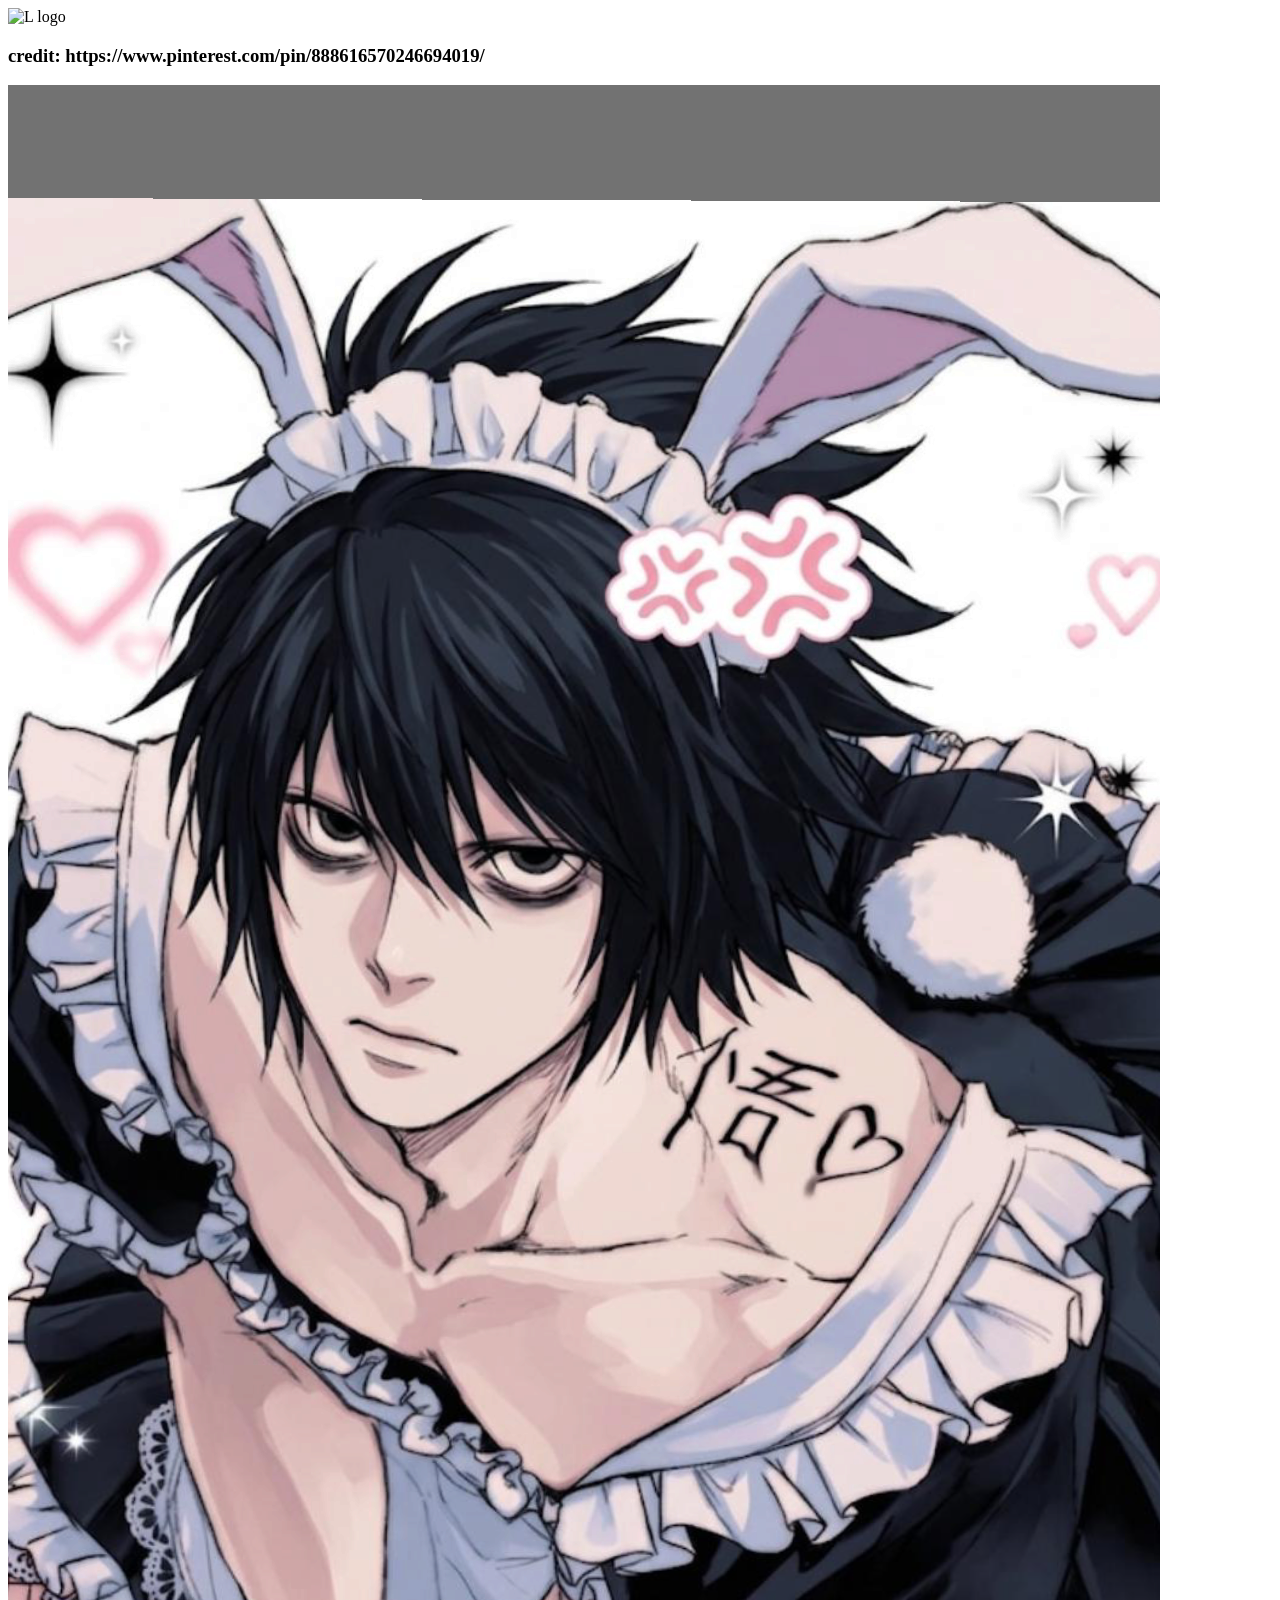
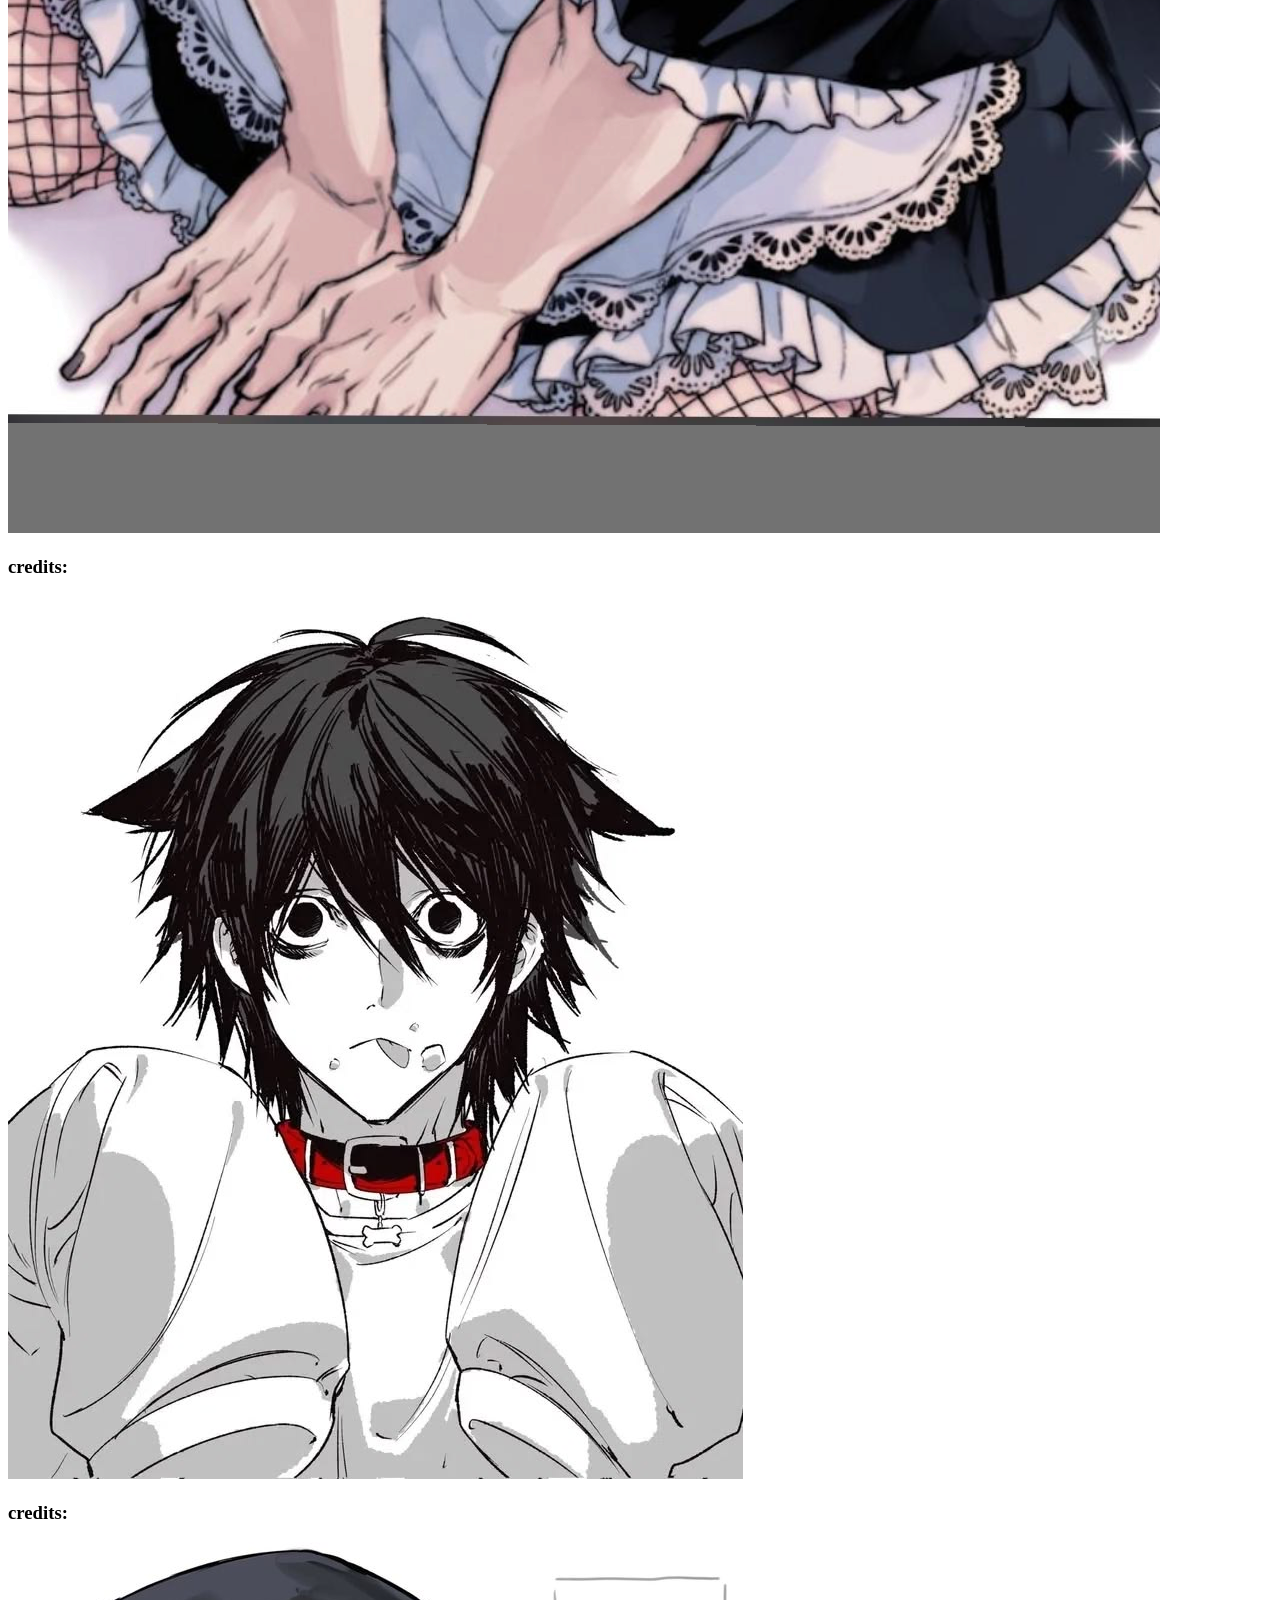
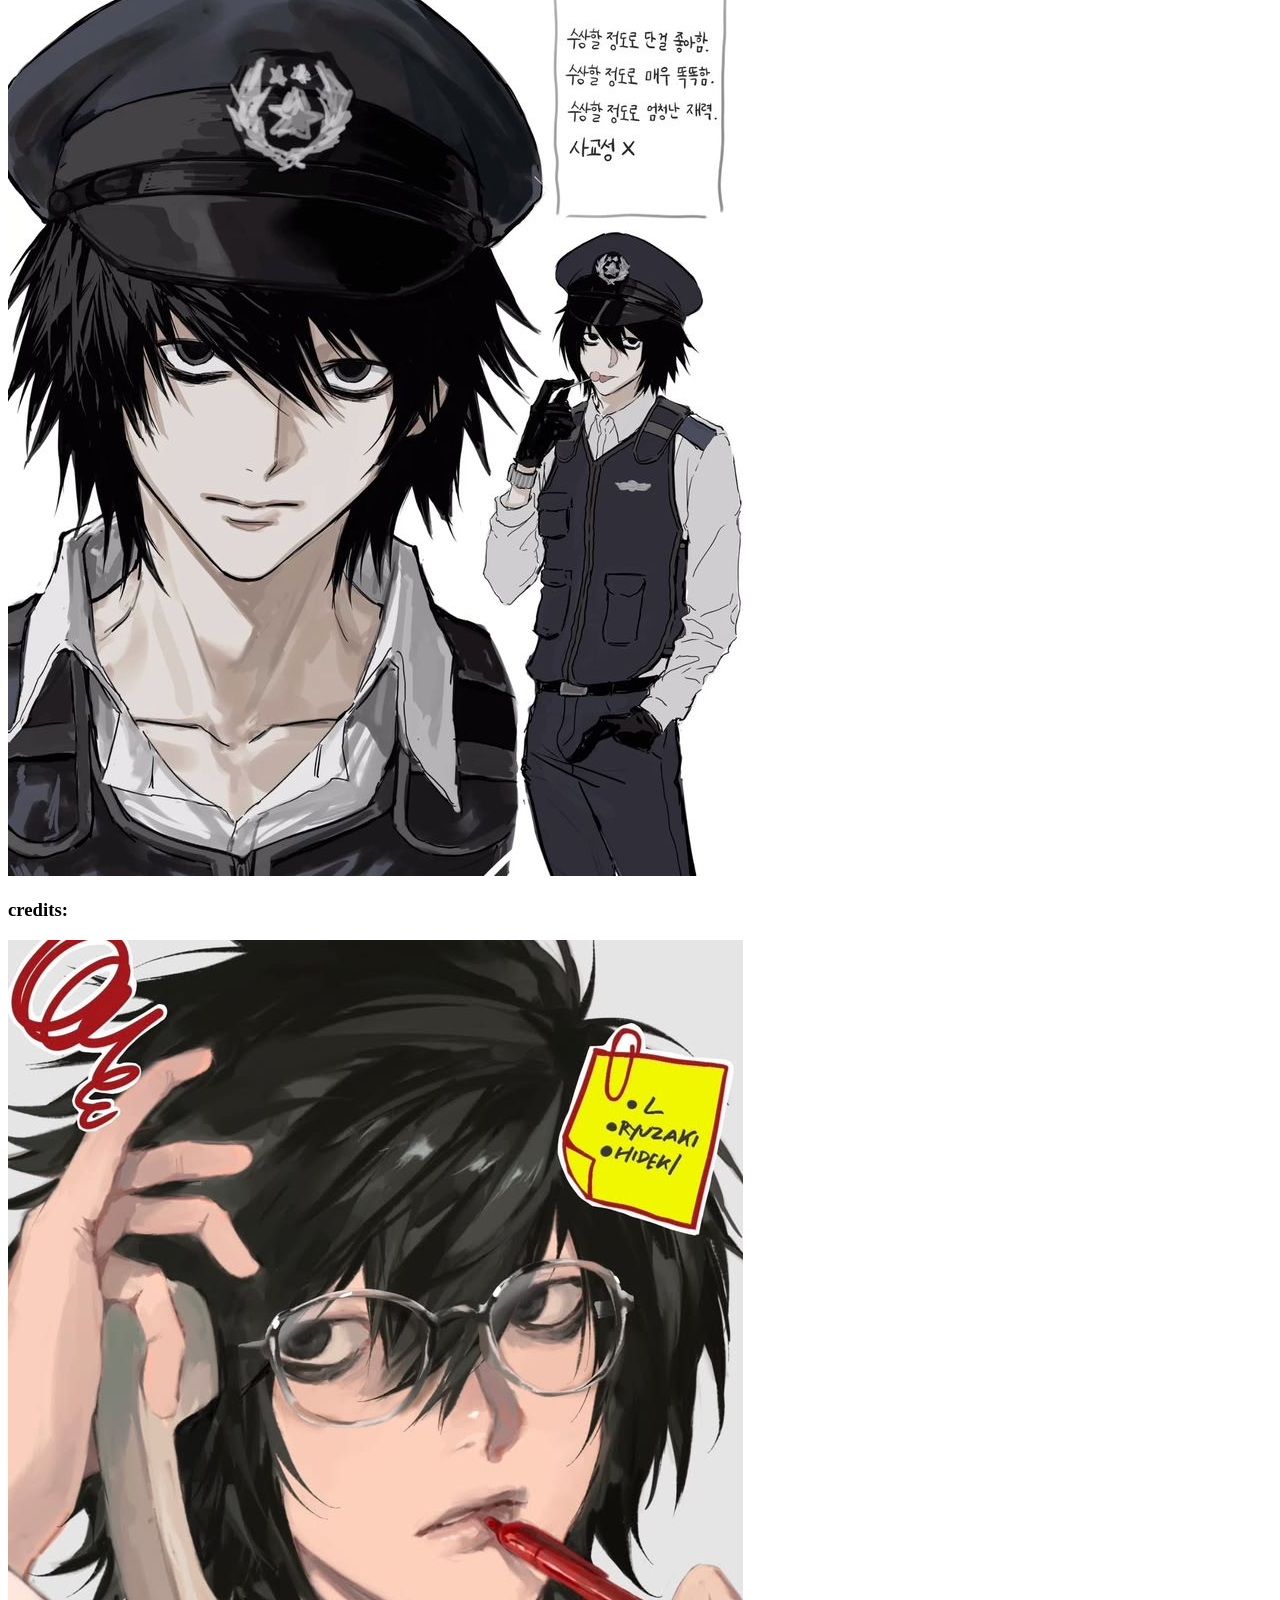
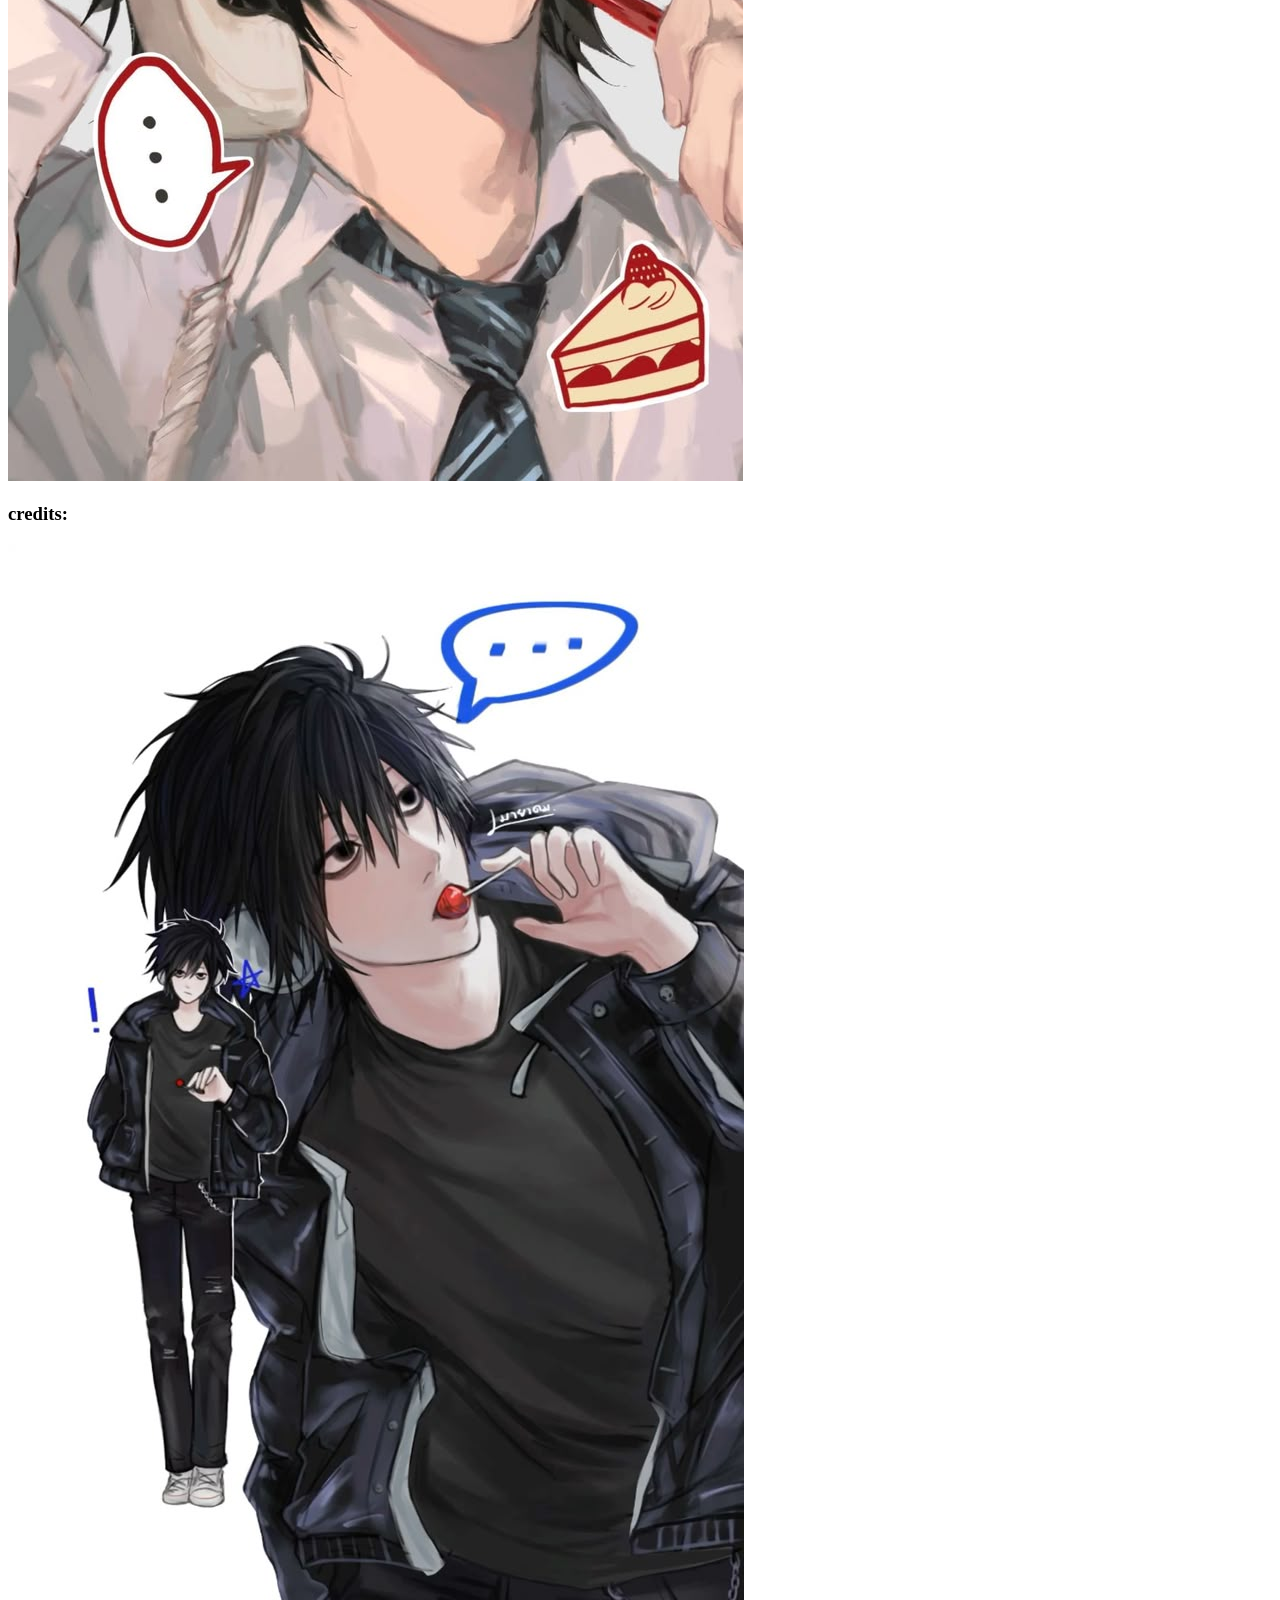
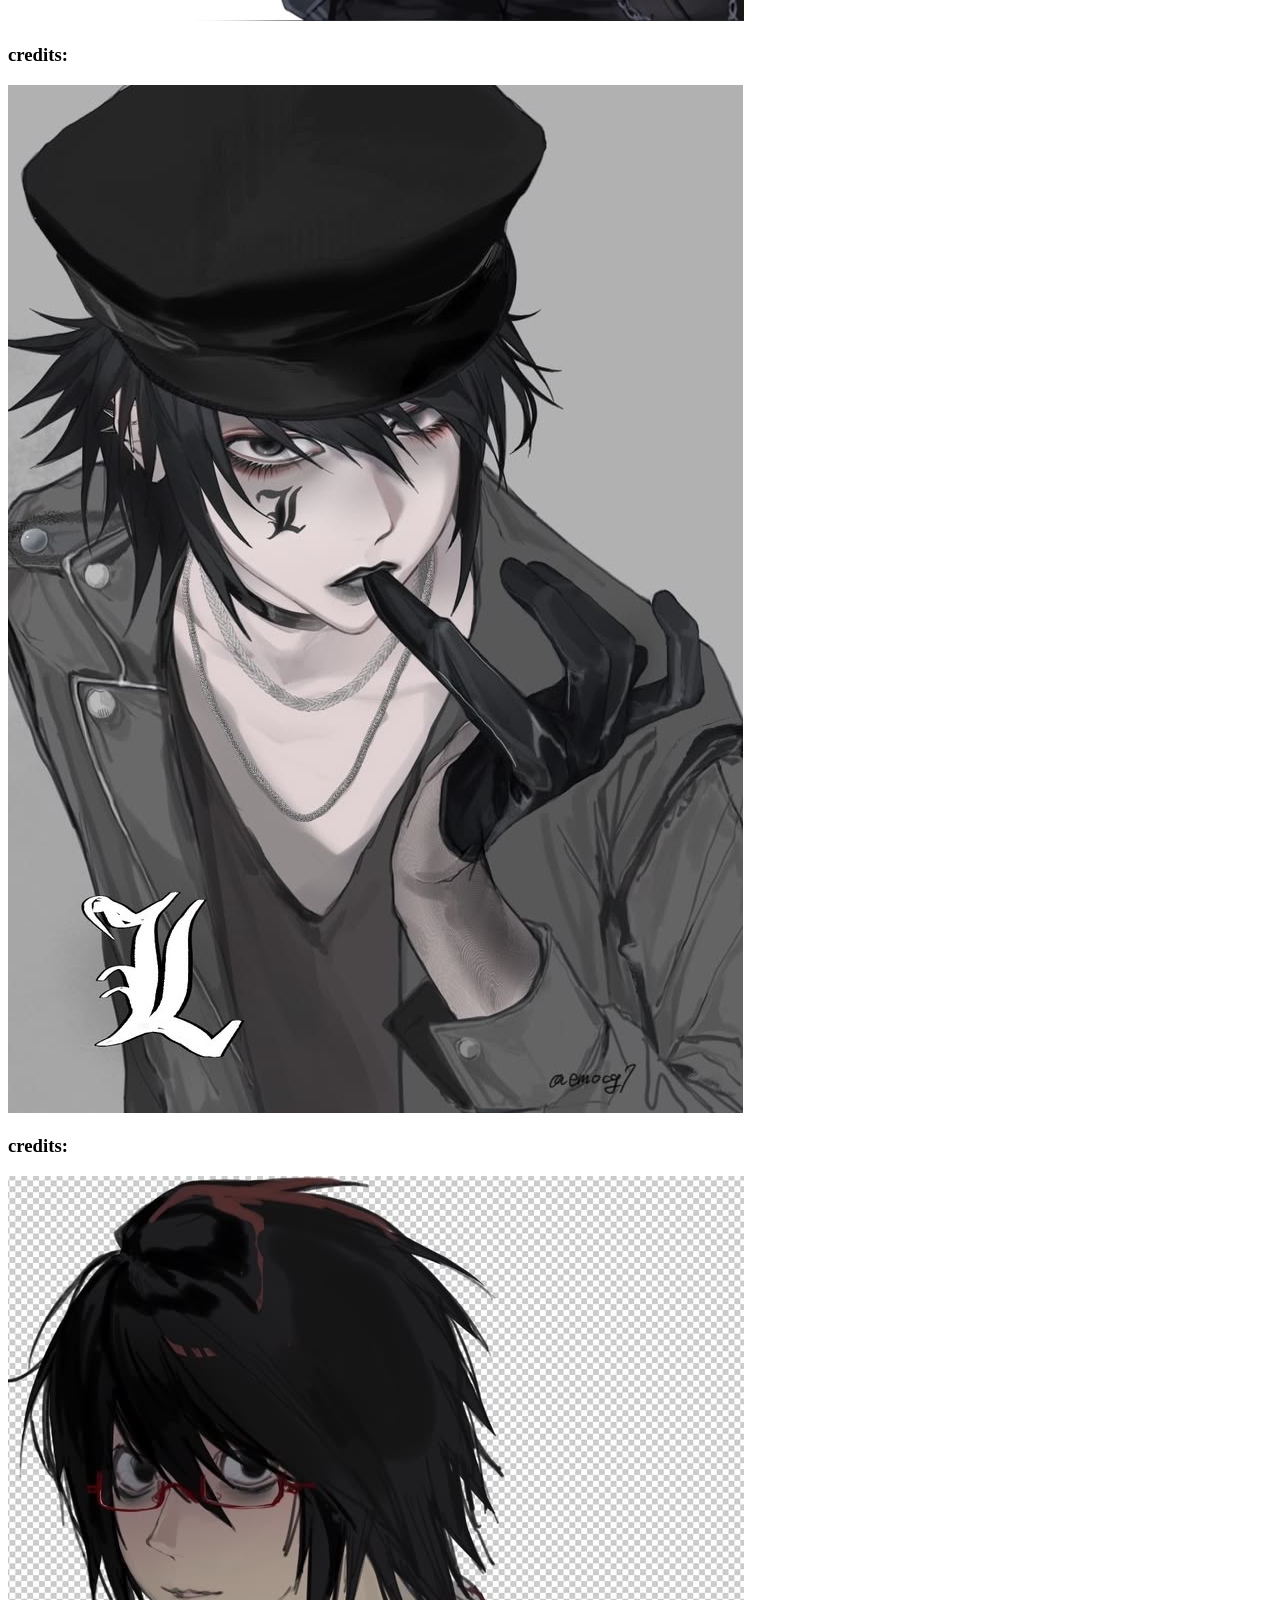
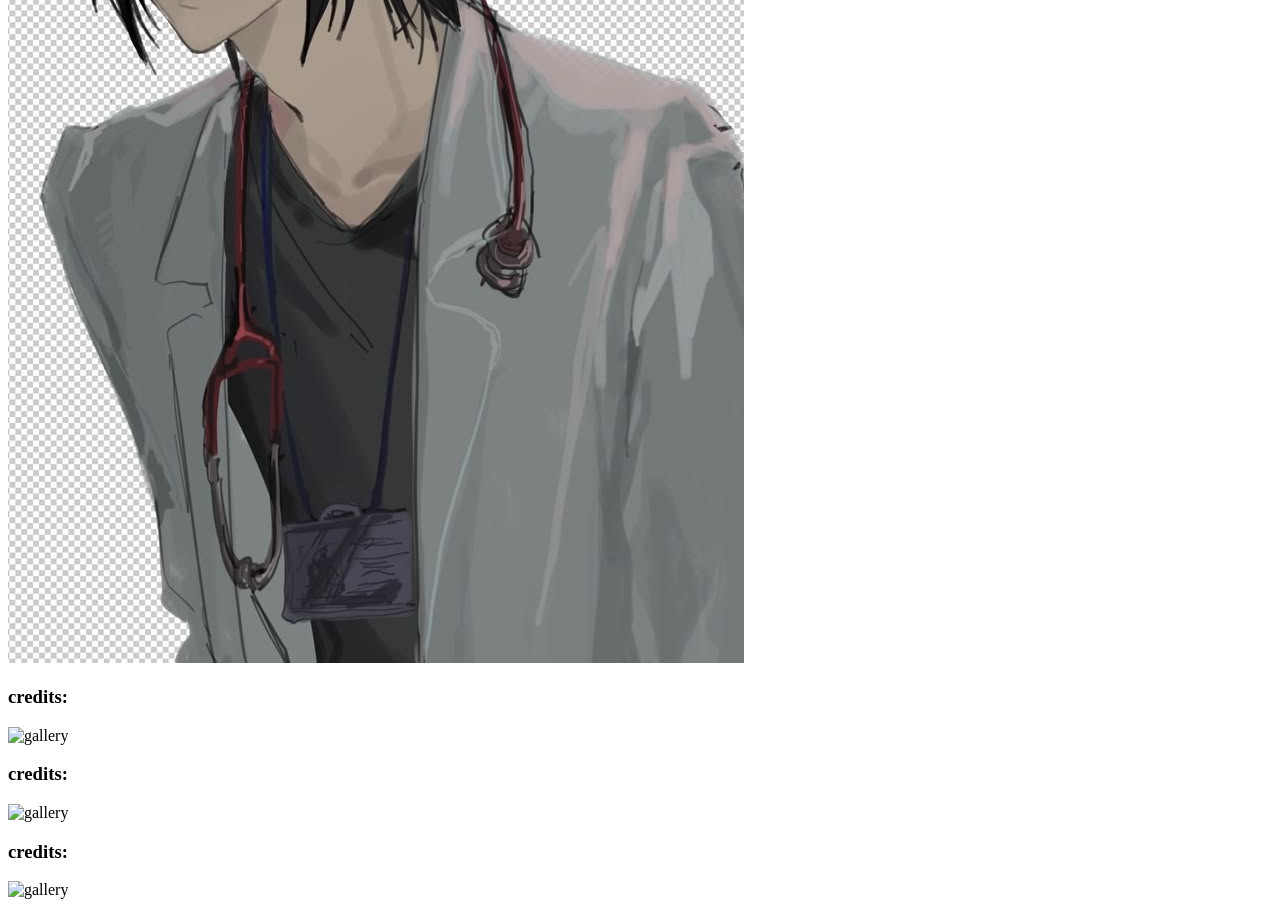
==== gallery.html @ 75768dd2 "finished all pictures for gallery" ====
<!DOCTYPE html>
<html lang="en">
    <head>
    <meta charset="UTF-8"/>
    <meta name="viewport" content="width=device-width,initial-scale=1" />
    <title>Enjoyyy!!</title>
    <link rel="stylesheet" href="gallery.css" />
    </head>

<body>

 <header>
    <img class="logo" src="assets/images/logo-L.png" alt="L logo" />


    <div class= "gallery">
        <h3>credit: https://www.pinterest.com/pin/888616570246694019/ </h3>
        <img class="hidden-text" src="assets/gallery1.png" alt="gallery" />
    </div>

    <div class= "gallery">
        <h3>credits:   </h3>
        <img class="hidden-text" src="assets/gallery2.jpg" alt="gallery" />
    </div>

    <div class= "gallery">
        <h3>credits:   </h3>
        <img class="hidden-text" src="assets/gallery3.jpg" alt="gallery" />
    </div>

    <div class= "gallery">
        <h3>credits:   </h3>
        <img class="hidden-text" src="assets/gallery4.jpg" alt="gallery" />
    </div>

    <div class= "gallery">
        <h3>credits:   </h3>
        <img class="hidden-text" src="assets/gallery5.jpg" alt="gallery" />
    </div>

    <div class= "gallery">
        <h3>credits:   </h3>
        <img class="hidden-text" src="assets/gallery6.jpg" alt="gallery" />
    </div>

    <div class= "gallery">
        <h3>credits:   </h3>
        <img class="hidden-text" src="assets/gallery7.jpg" alt="gallery" />
    </div>

<div class= "gallery">
        <h3>credits:   </h3>
        <img class="hidden-text" src="assets/gallery8.png" alt="gallery" />
    </div>

    <div class= "gallery">
        <h3>credits:   </h3>
        <img class="hidden-text" src="assets/gallery2.png" alt="gallery" />
    </div>

    <div class= "gallery">
        <h3>credits:   </h3>
        <img class="hidden-text" src="assets/gallery2.png" alt="gallery" />
    </div>

</body>
</html>
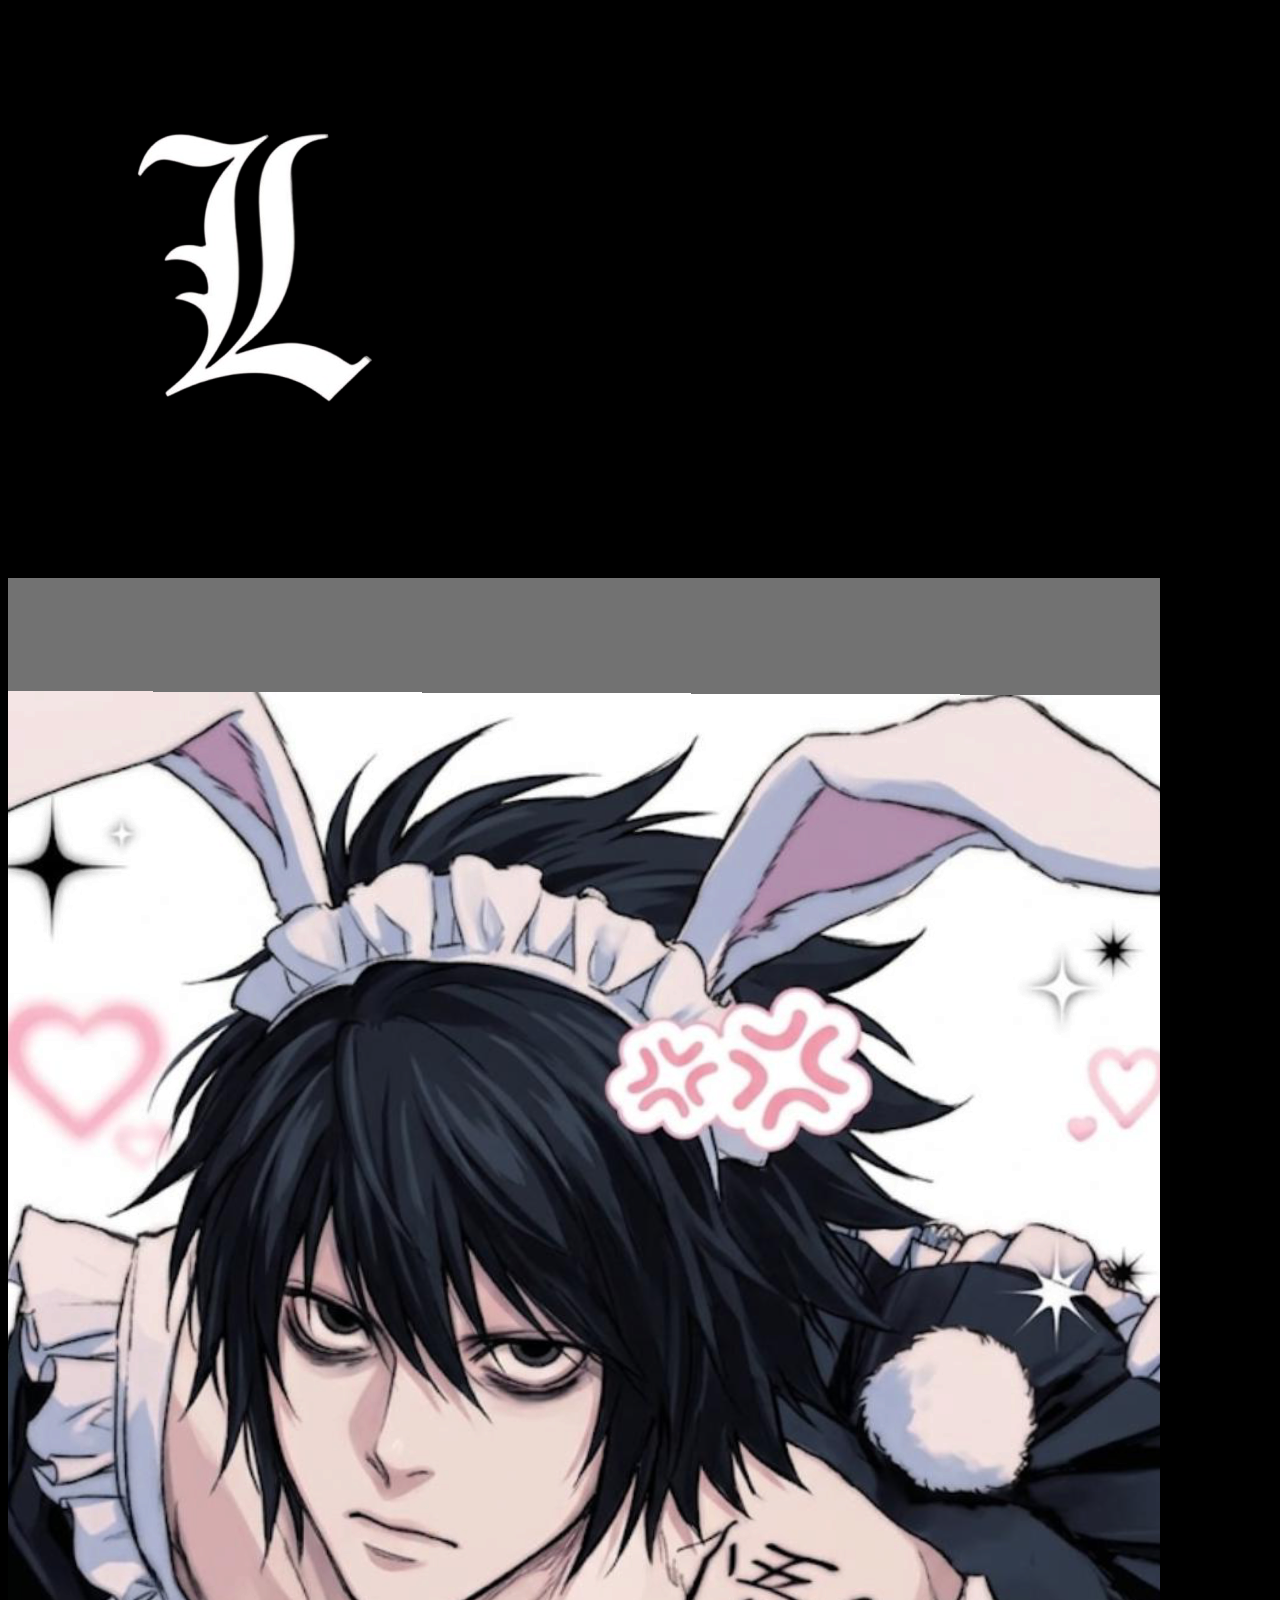
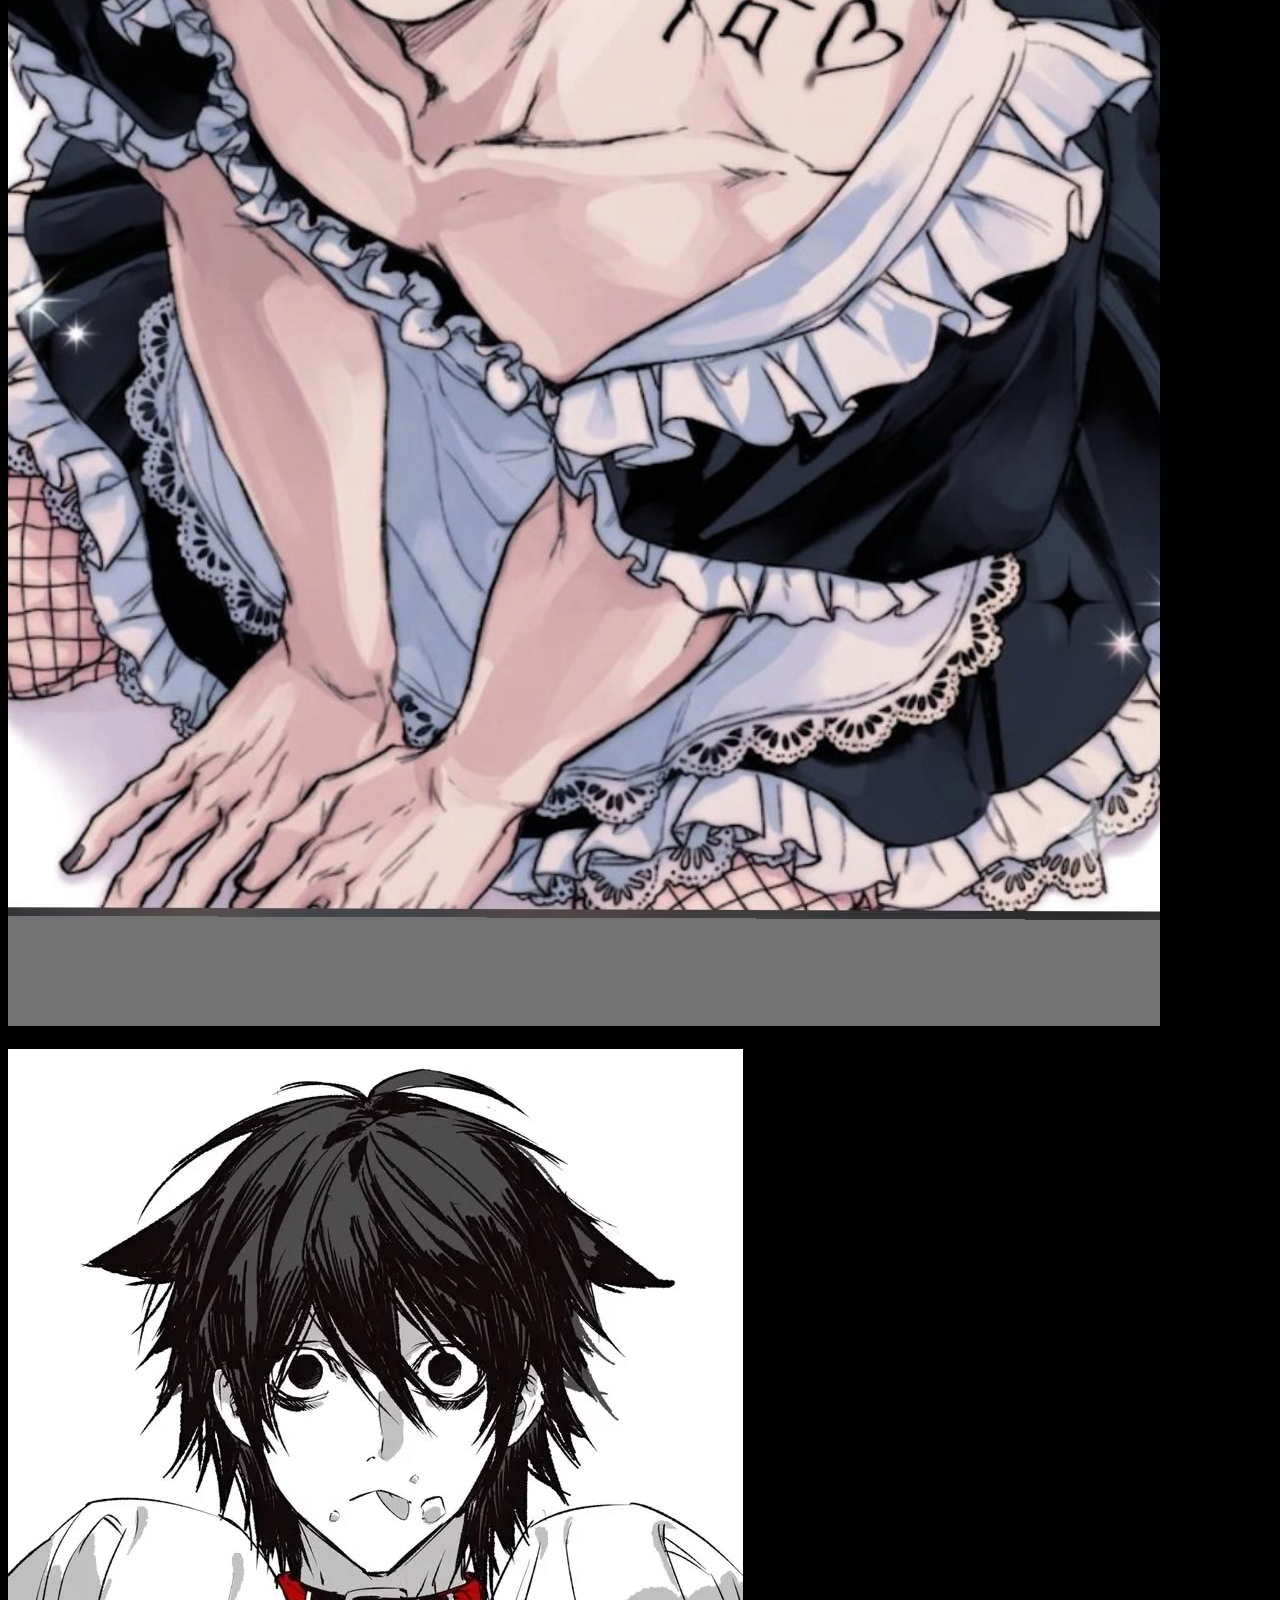
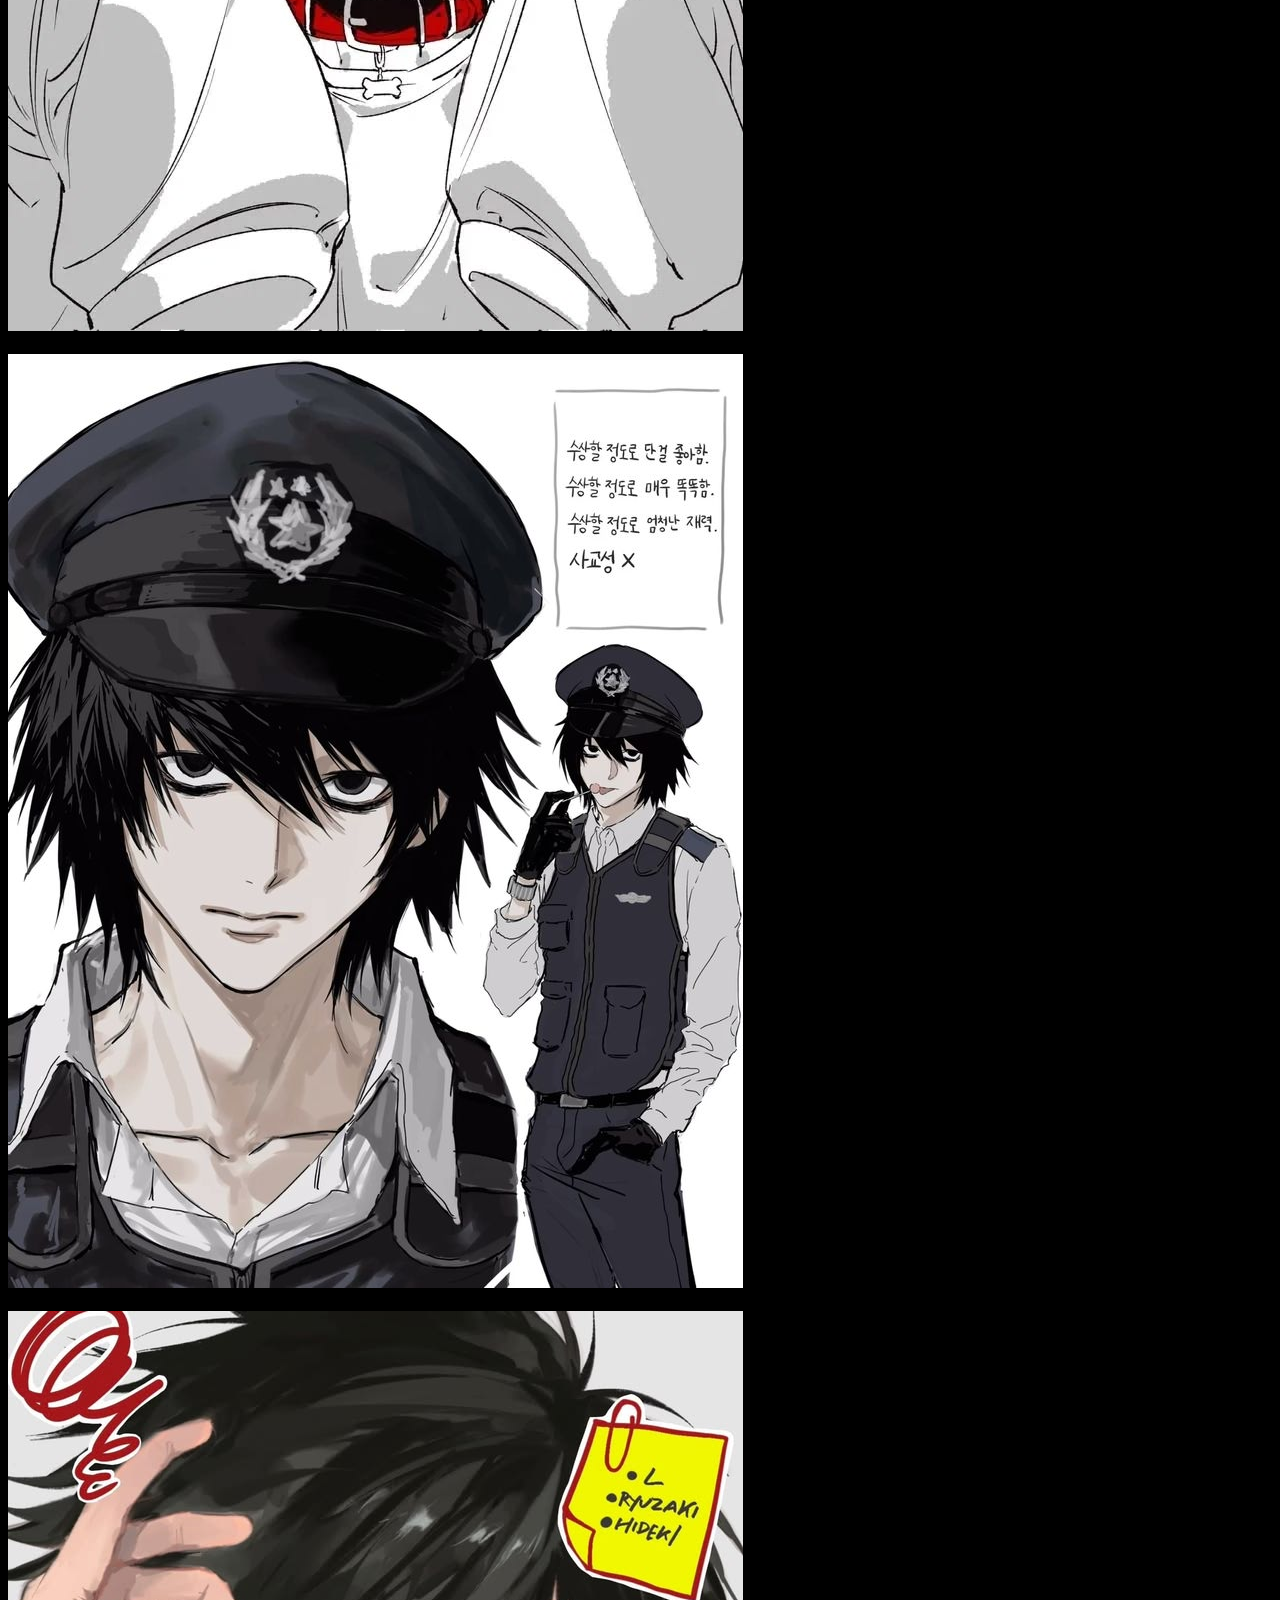
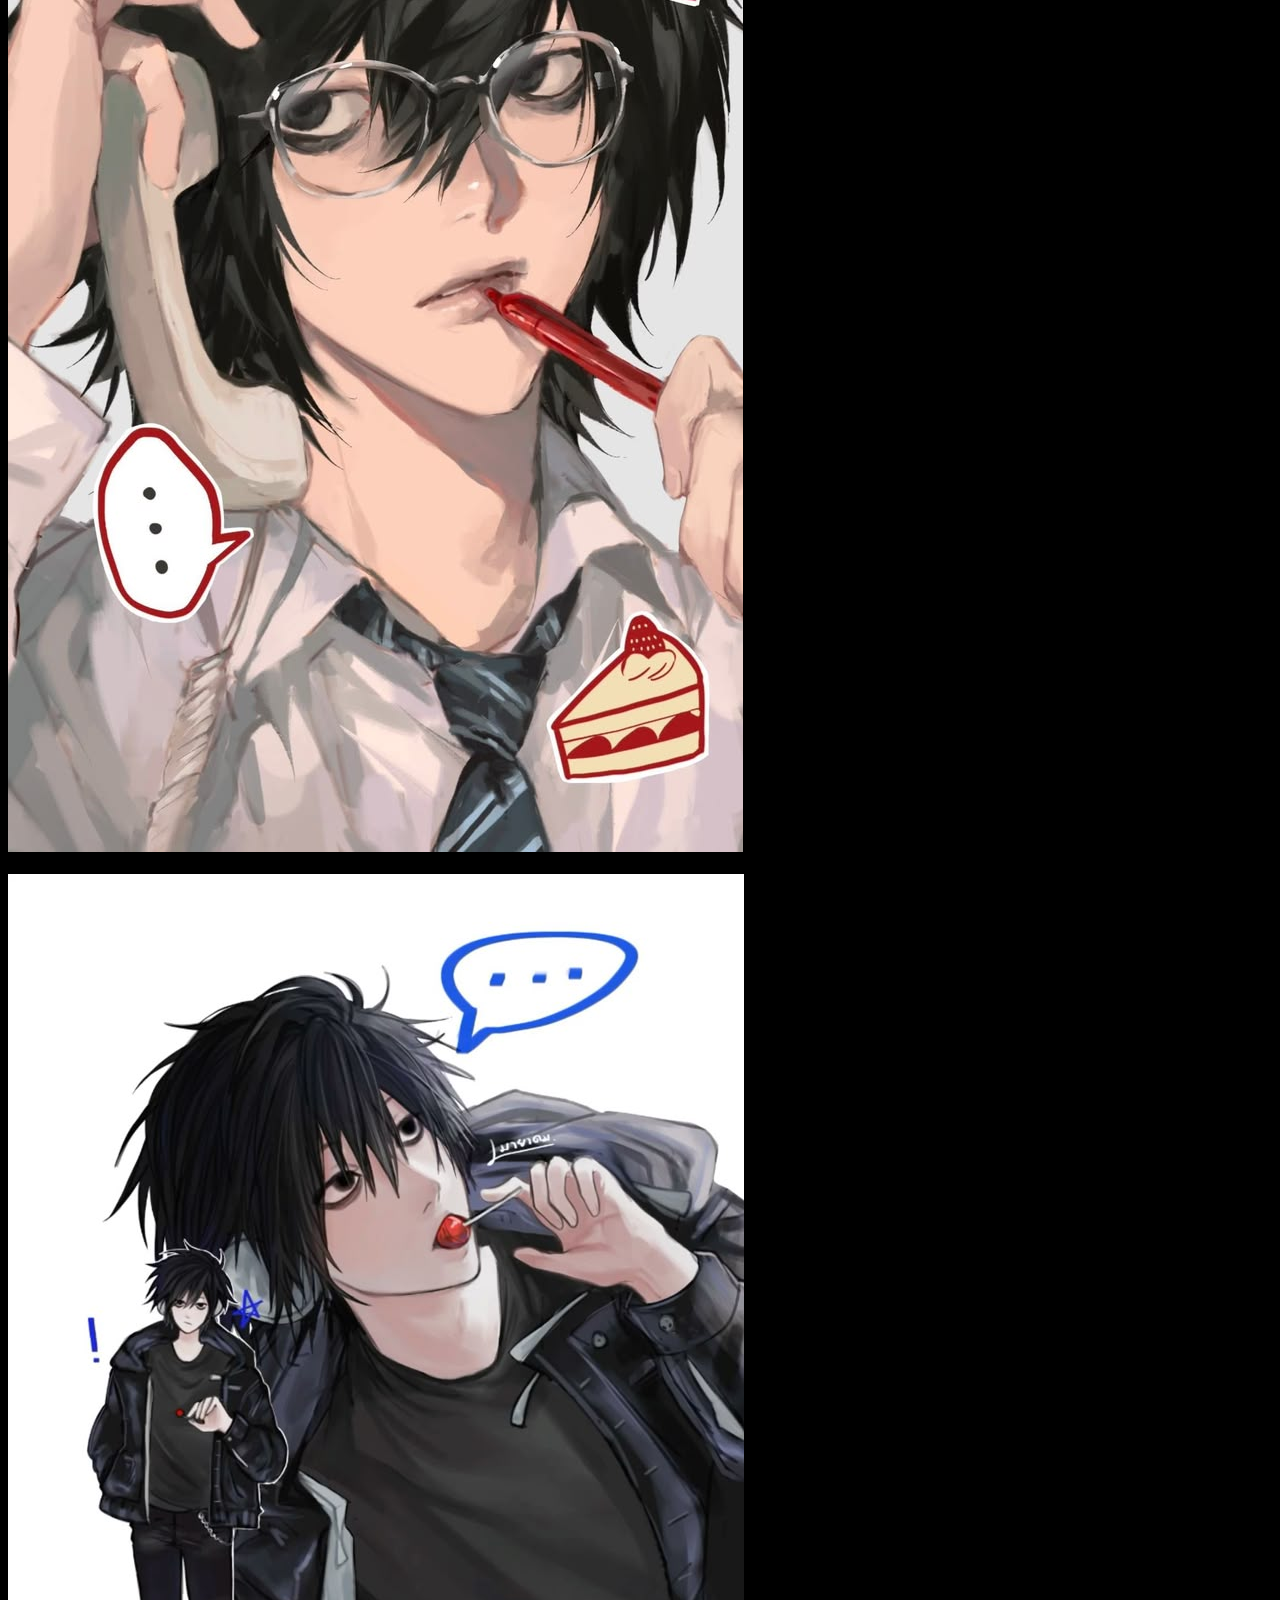
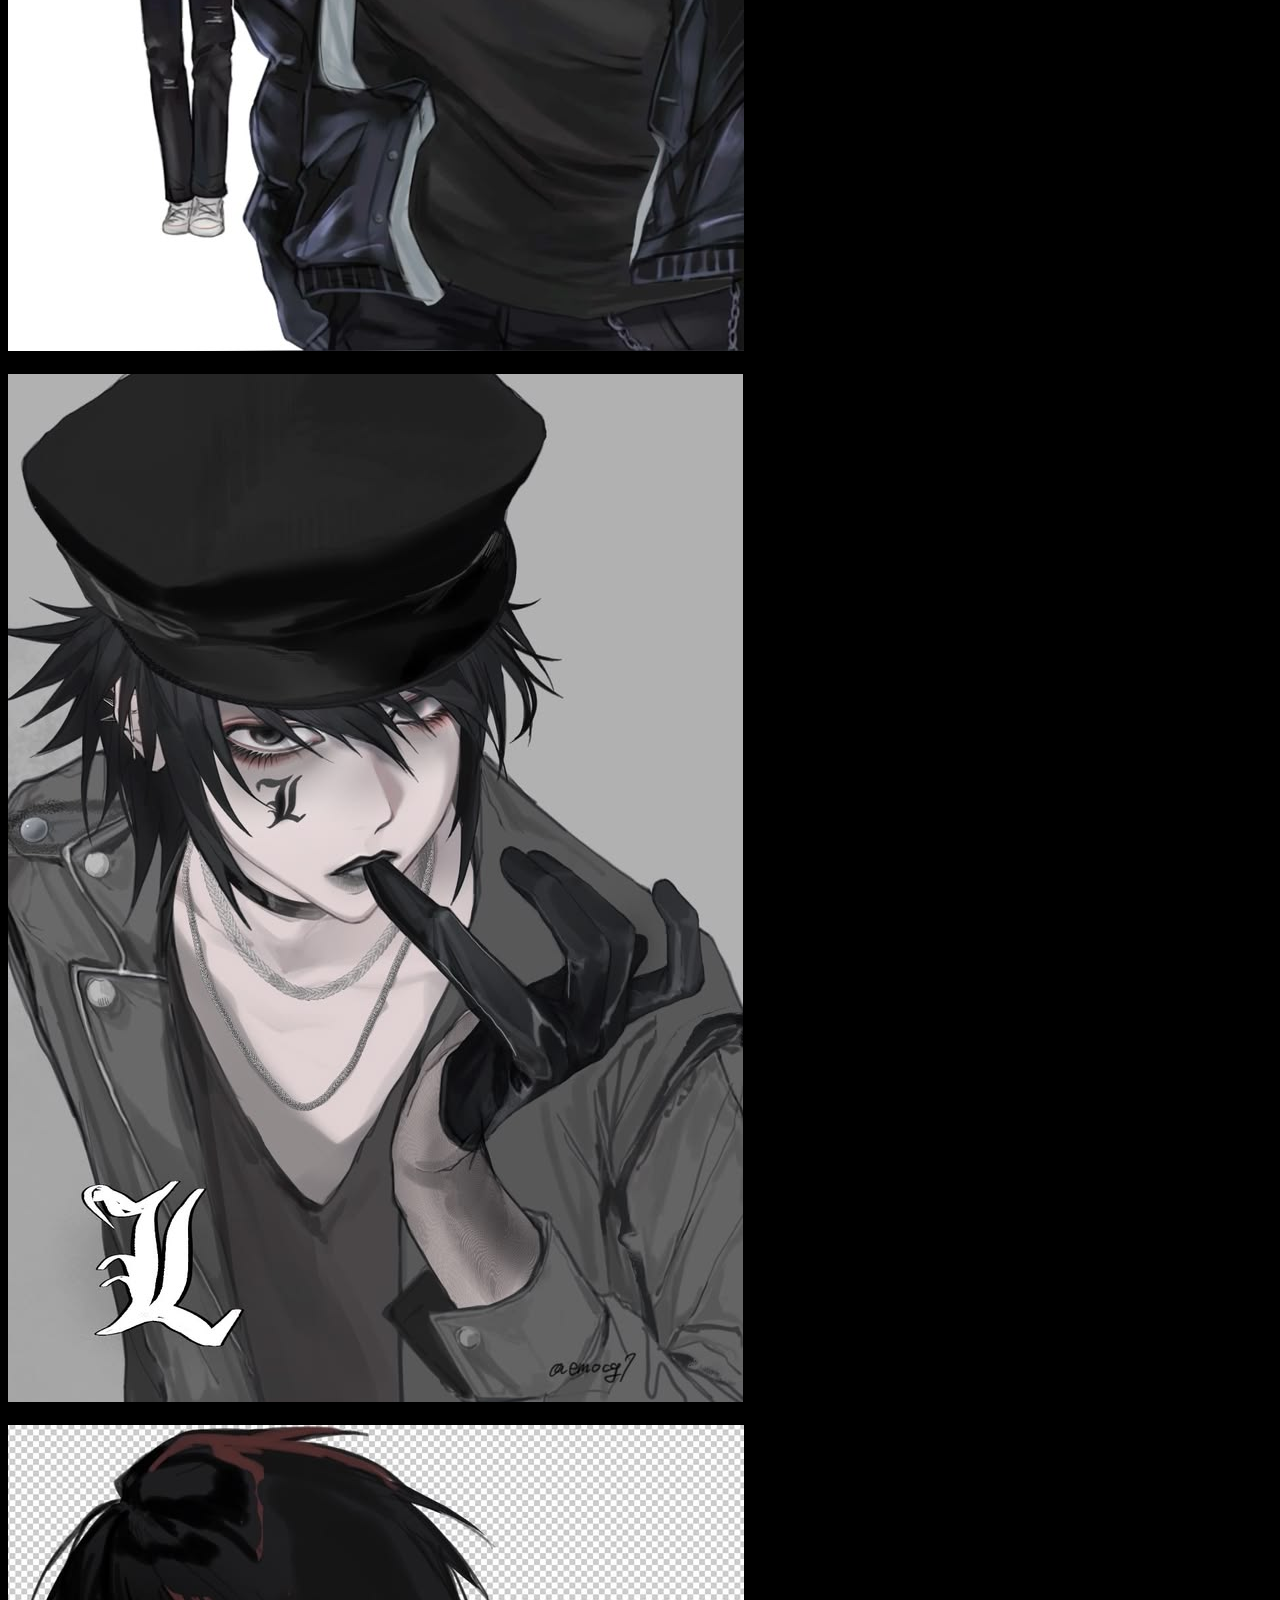
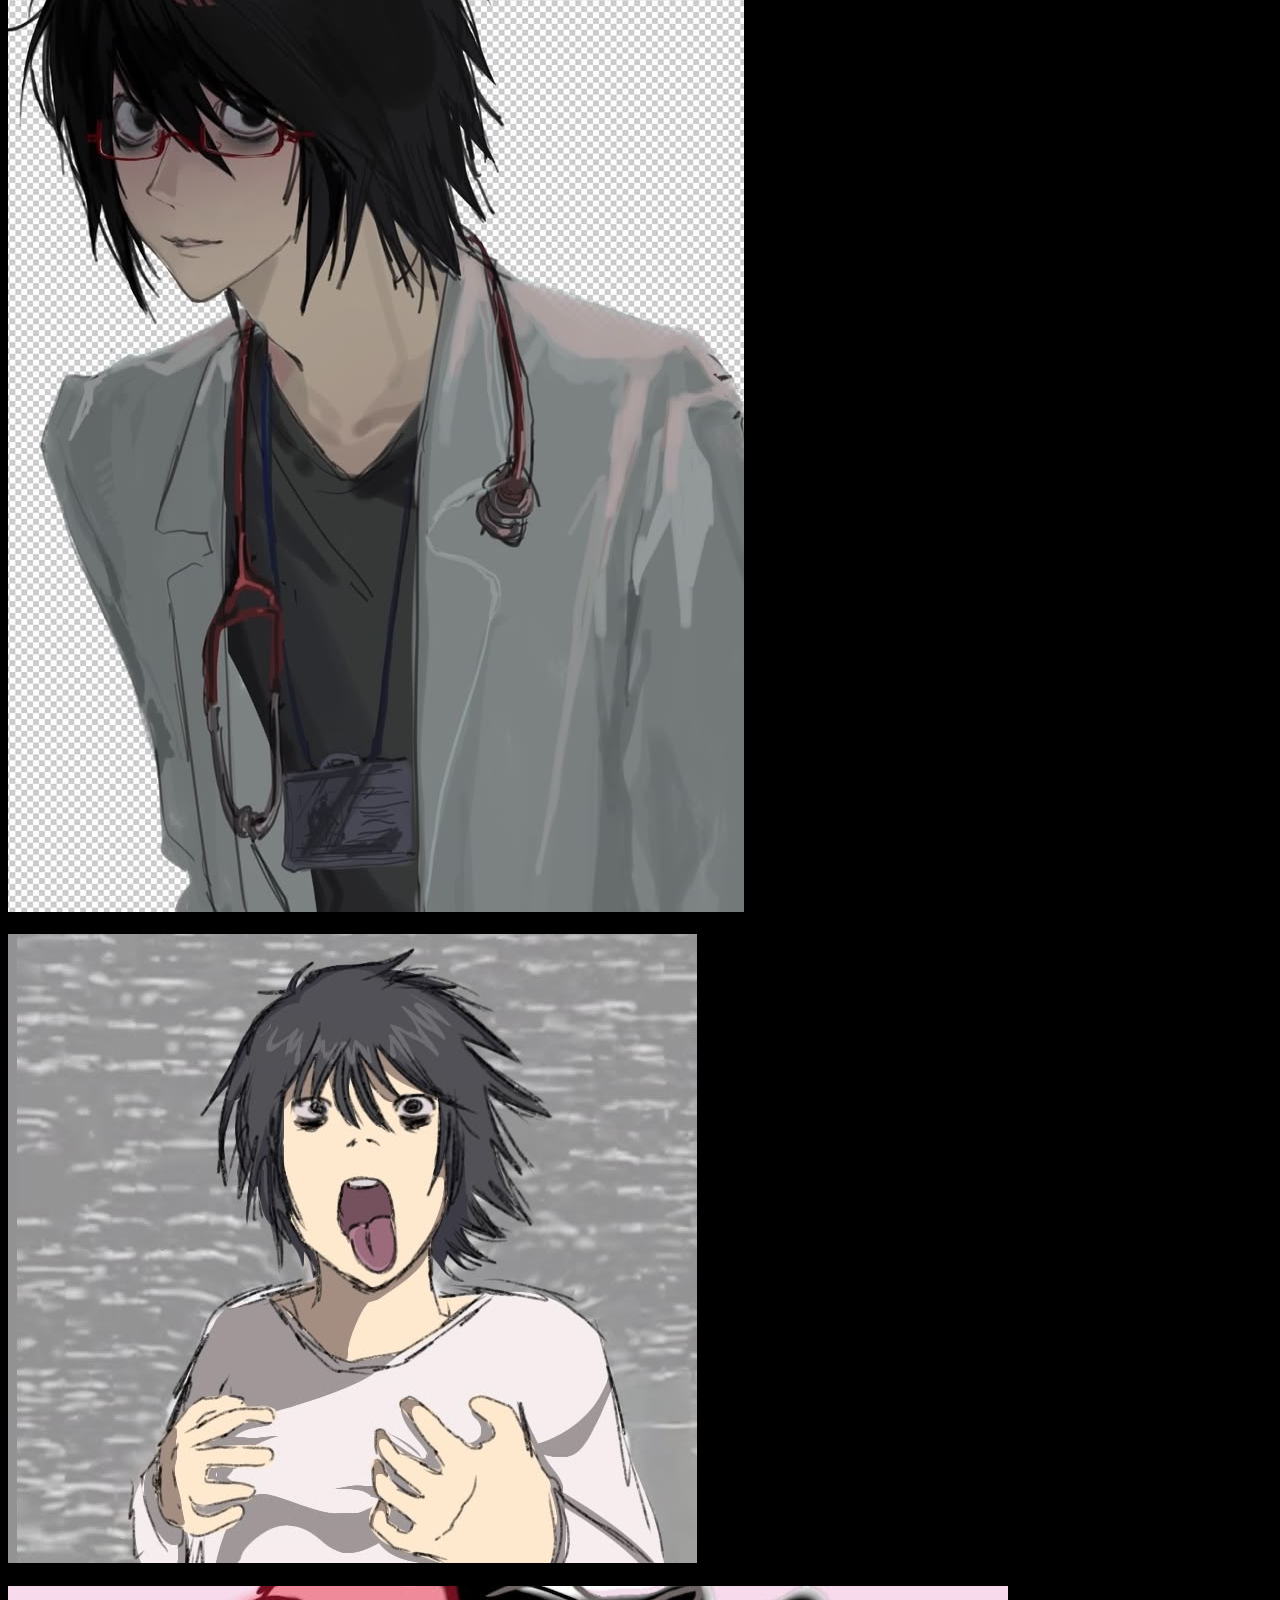
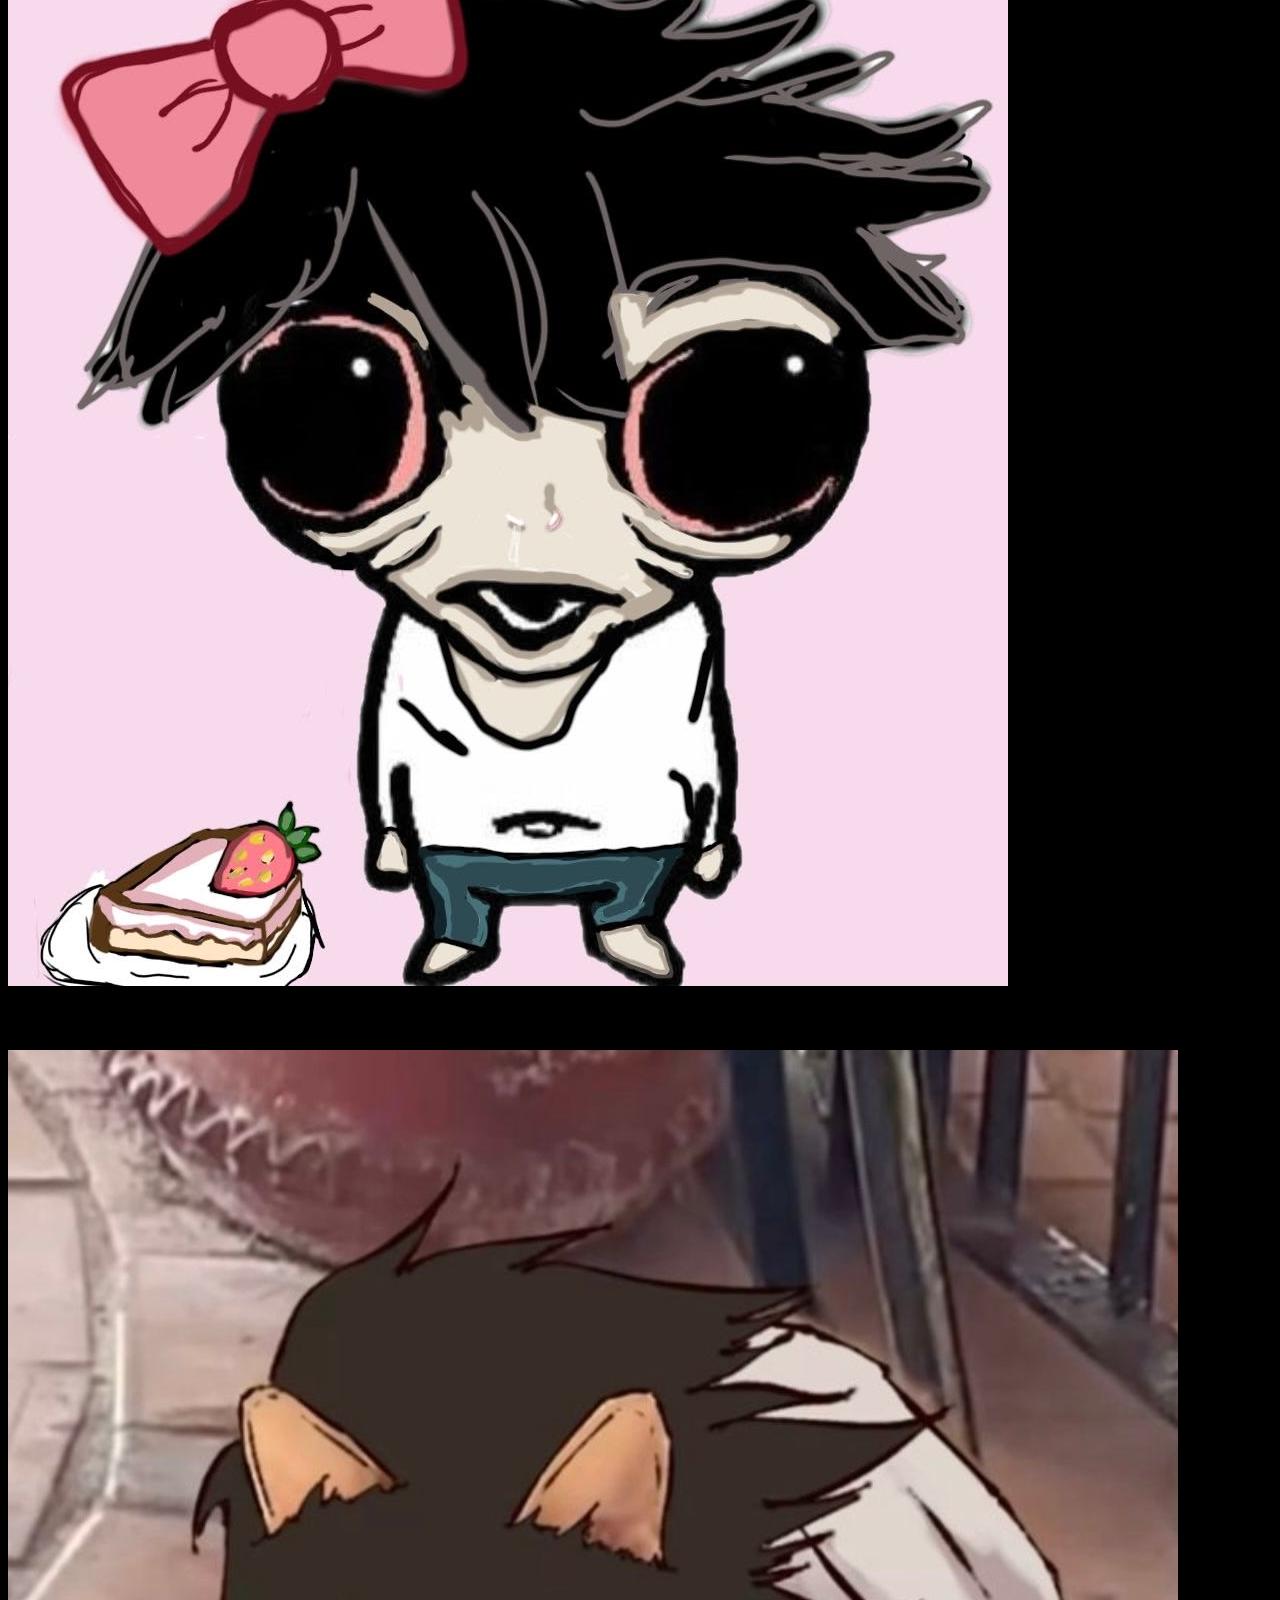
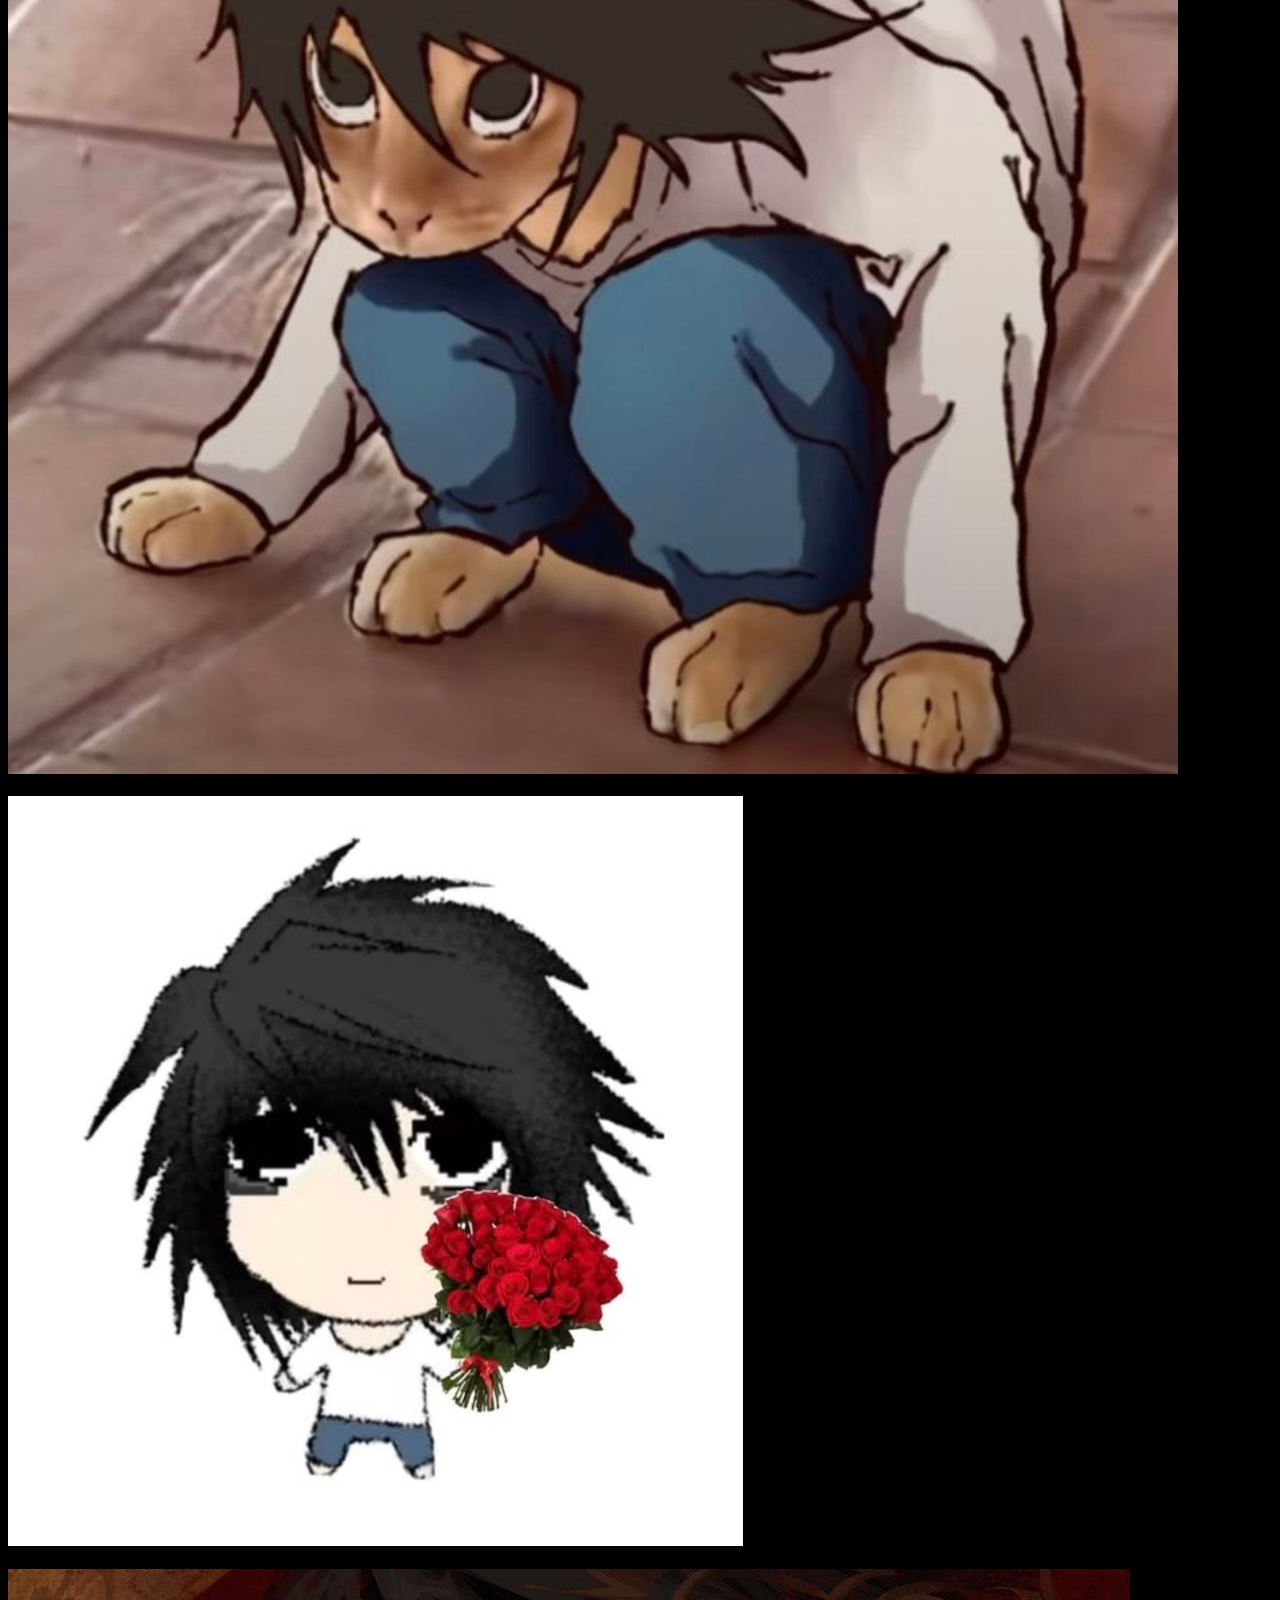
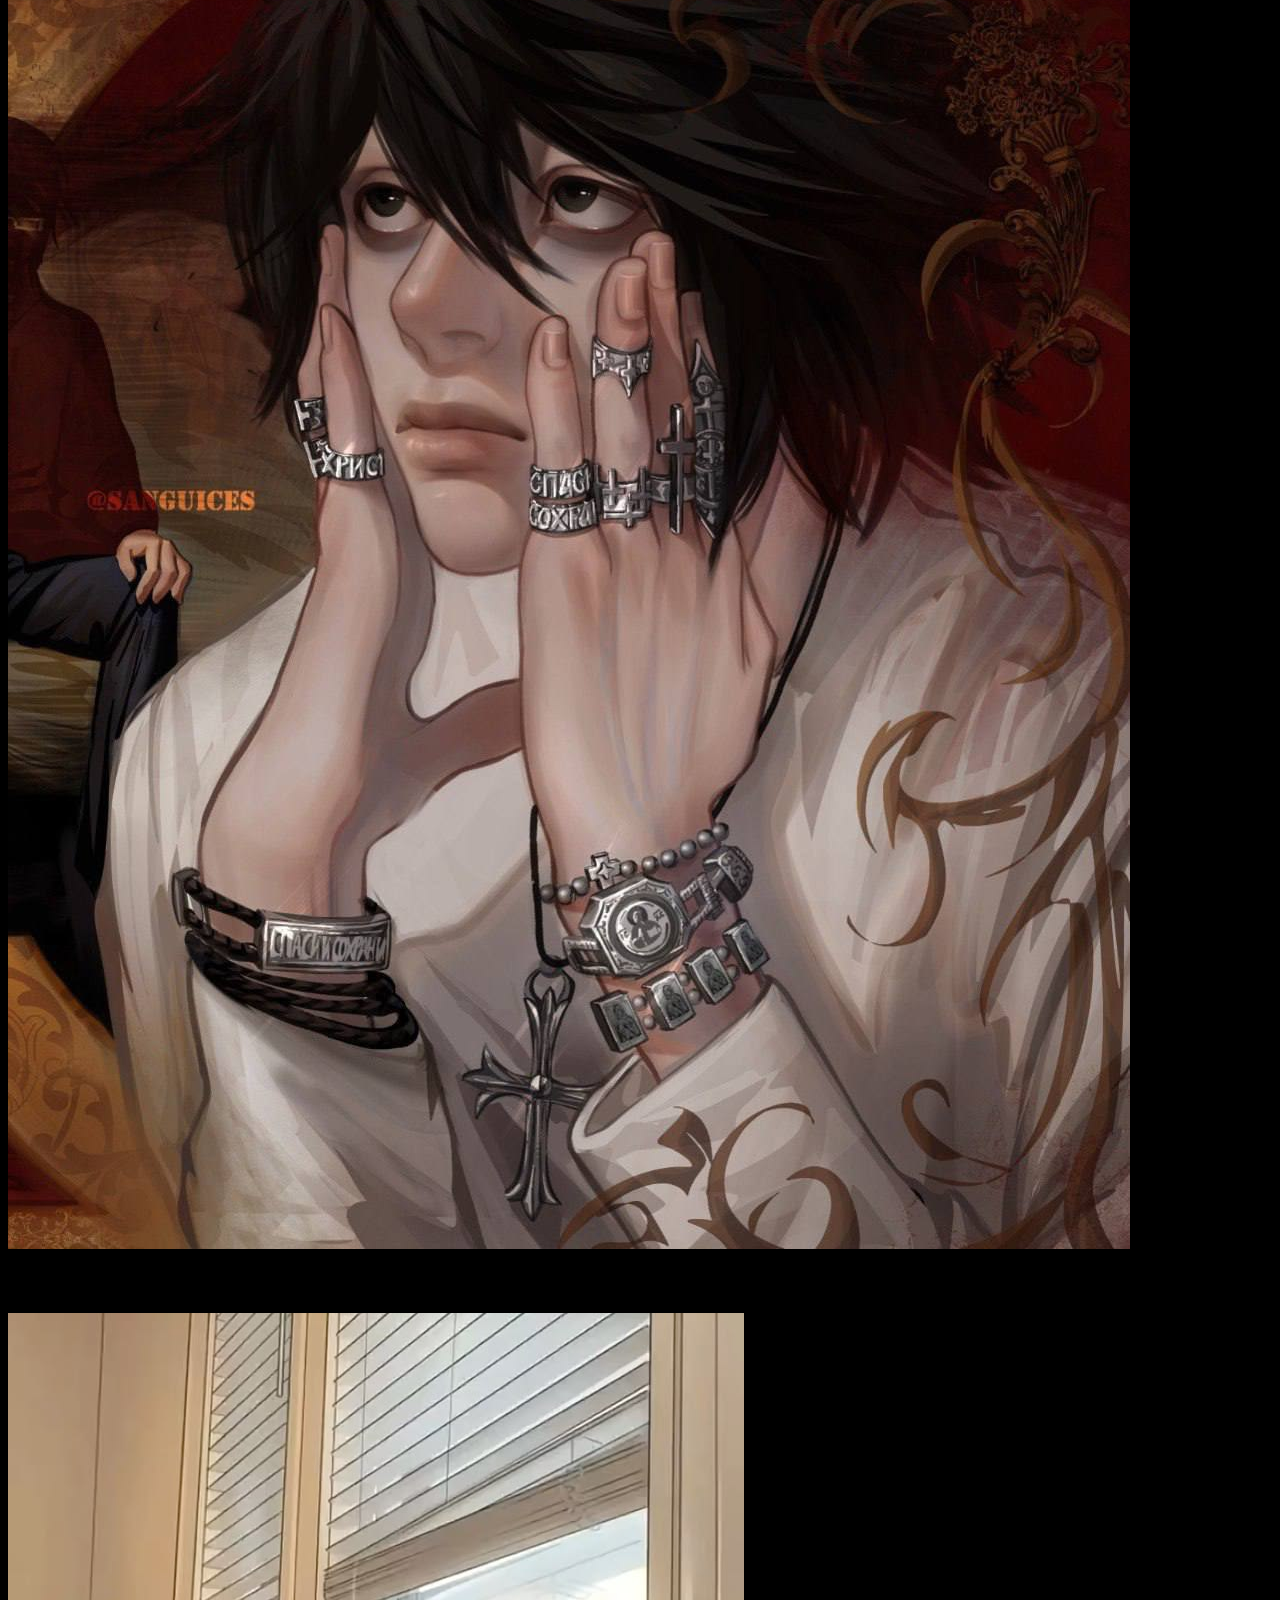
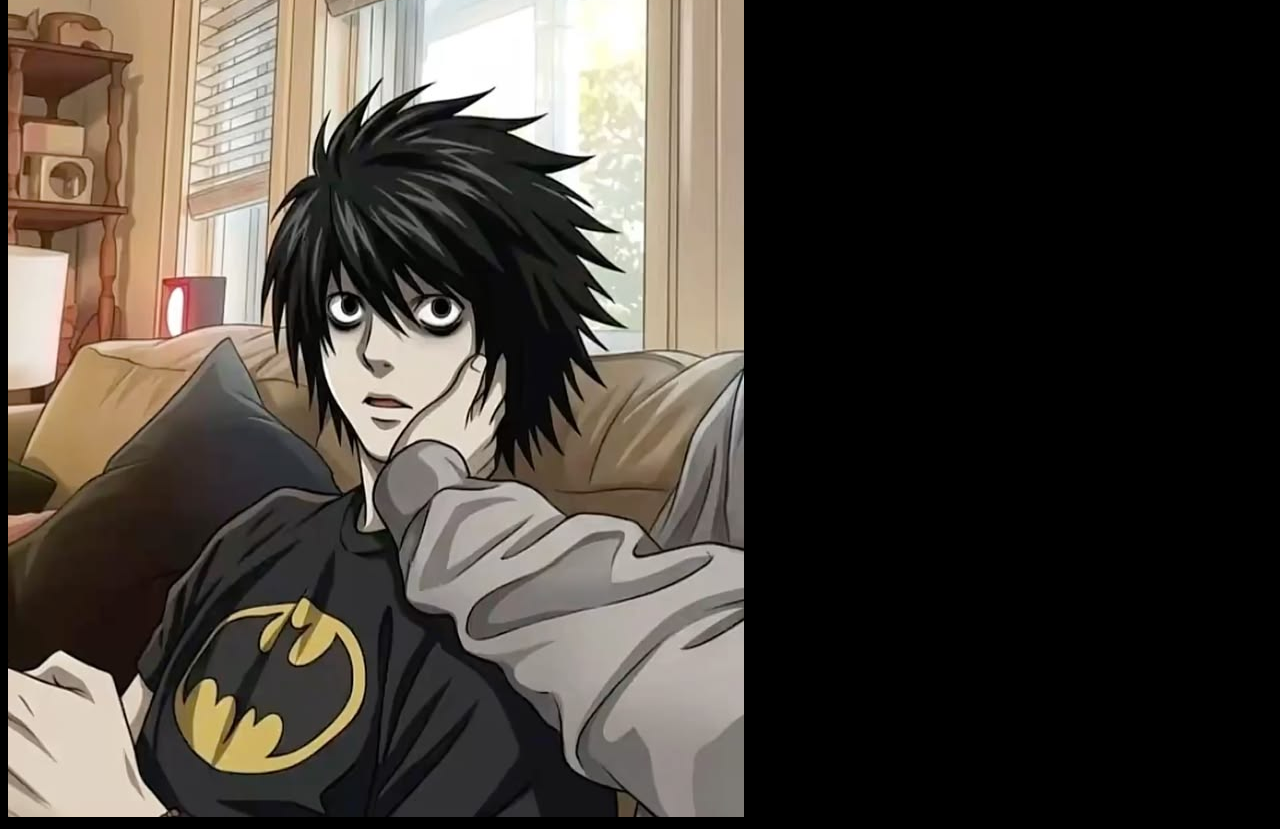
==== commit 7ecd49e9: "changed bg" ====
--- a/gallery.html
+++ b/gallery.html
@@ -10,57 +10,72 @@
 <body>
 
  <header>
-    <img class="logo" src="assets/images/logo-L.png" alt="L logo" />
+    <img class="logo" src="assets/logo.png" alt="L logo" />
 
 
     <div class= "gallery">
-        <h3>credit: https://www.pinterest.com/pin/888616570246694019/ </h3>
+        <h3>Heheheee is this appropriate </h3>
         <img class="hidden-text" src="assets/gallery1.png" alt="gallery" />
     </div>
 
     <div class= "gallery">
-        <h3>credits:   </h3>
+        <h3>   </h3>
         <img class="hidden-text" src="assets/gallery2.jpg" alt="gallery" />
     </div>
 
     <div class= "gallery">
-        <h3>credits:   </h3>
+        <h3>   </h3>
         <img class="hidden-text" src="assets/gallery3.jpg" alt="gallery" />
     </div>
 
     <div class= "gallery">
-        <h3>credits:   </h3>
+        <h3>   </h3>
         <img class="hidden-text" src="assets/gallery4.jpg" alt="gallery" />
     </div>
 
     <div class= "gallery">
-        <h3>credits:   </h3>
+        <h3>   </h3>
         <img class="hidden-text" src="assets/gallery5.jpg" alt="gallery" />
     </div>
 
     <div class= "gallery">
-        <h3>credits:   </h3>
+        <h3>  </h3>
         <img class="hidden-text" src="assets/gallery6.jpg" alt="gallery" />
     </div>
 
     <div class= "gallery">
-        <h3>credits:   </h3>
+        <h3> </h3>
         <img class="hidden-text" src="assets/gallery7.jpg" alt="gallery" />
     </div>
 
 <div class= "gallery">
-        <h3>credits:   </h3>
-        <img class="hidden-text" src="assets/gallery8.png" alt="gallery" />
+        <h3>   </h3>
+        <img class="hidden-text" src="assets/gallery8.jpg" alt="gallery" />
     </div>
 
     <div class= "gallery">
-        <h3>credits:   </h3>
-        <img class="hidden-text" src="assets/gallery2.png" alt="gallery" />
+        <h3>  </h3>
+        <img class="hidden-text" src="assets/gallery9.jpg" alt="gallery" />
     </div>
 
     <div class= "gallery">
-        <h3>credits:   </h3>
-        <img class="hidden-text" src="assets/gallery2.png" alt="gallery" />
+        <h3> Awieeee mousy L  </h3>
+        <img class="hidden-text" src="assets/gallery10.jpg" alt="gallery" />
+    </div>
+
+    <div class= "gallery">
+        <h3>   </h3>
+        <img class="hidden-text" src="assets/gallery12.jpg" alt="gallery" />
+    </div>
+
+    <div class= "gallery">
+        <h3> </h3>
+        <img class="hidden-text" src="assets/gallery13.jpg" alt="gallery" />
+    </div>
+
+    <div class= "gallery">
+        <h3>  WE all know light took this pic   </h3>
+        <img class="hidden-text" src="assets/gallery14.jpg" alt="gallery" />
     </div>
 
 </body>
--- a/gallery.css
+++ b/gallery.css
@@ -0,0 +1,6 @@
+body{
+    background-color: black;
+    background-image: url("assets/l bg.jpg");
+    background-size: cover;
+    background-attachment: fixed;
+}
